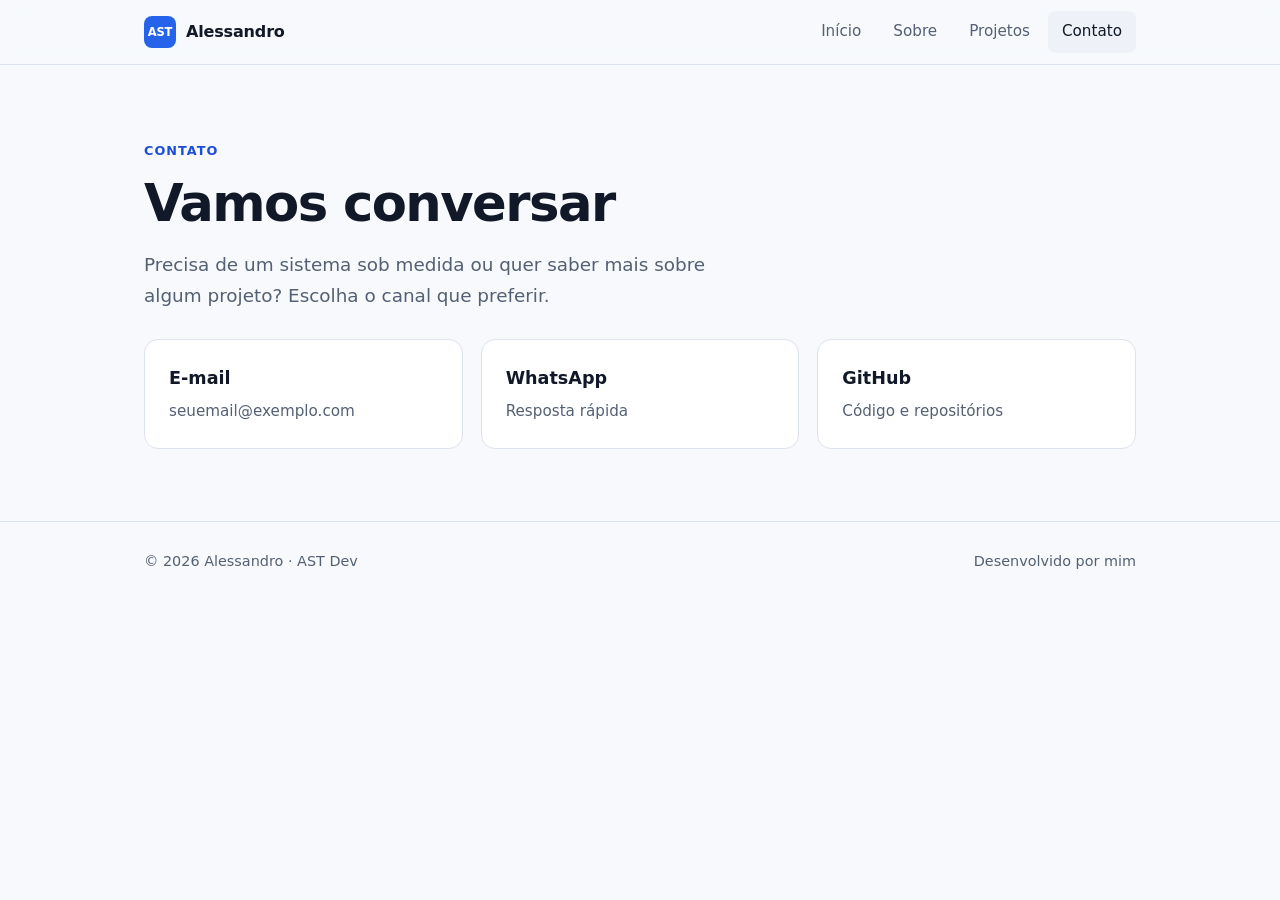
==== contato.html @ 0fb6f8ef "Add files via upload" ====
<!DOCTYPE html><html lang="pt-BR"><head><meta charset="utf-8"><meta name="viewport" content="width=device-width,initial-scale=1"><title>Contato · Alessandro</title><meta name="description" content="Entre em contato com o Alessandro."><link rel="stylesheet" href="style.css"></head><body>
<header><div class="wrap"><nav><a class="logo" href="index.html"><i>AST</i>Alessandro</a><ul>
<li><a href="index.html" class="A1">Início</a></li><li><a href="sobre.html" class="A2">Sobre</a></li><li><a href="projetos.html" class="A3">Projetos</a></li><li><a href="contato.html" class="on">Contato</a></li></ul></nav></div></header>
<section><div class="wrap"><span class="eyebrow">Contato</span><h1>Vamos conversar</h1><p class="lead">Precisa de um sistema sob medida ou quer saber mais sobre algum projeto? Escolha o canal que preferir.</p><div class="grid"><a class="card" href="mailto:seuemail@exemplo.com"><h3>E-mail</h3><p>seuemail@exemplo.com</p></a><a class="card" href="https://wa.me/55000000000" target="_blank" rel="noopener"><h3>WhatsApp</h3><p>Resposta rápida</p></a><a class="card" href="https://github.com/seuusuario" target="_blank" rel="noopener"><h3>GitHub</h3><p>Código e repositórios</p></a></div></div></section>
<footer><div class="wrap"><span>© 2026 Alessandro · AST Dev</span><span>Desenvolvido por mim</span></div></footer>
</body></html>
---- style.css ----
:root{--bg:#0b0f17;--bg2:#10151f;--card:#131a26;--bd:#232c3b;--tx:#eef2f7;--mut:#9aa6b8;--ac:#4f8cff;--ac2:#7aa7ff;--r:14px}
@media(prefers-color-scheme:light){:root{--bg:#f7f9fc;--bg2:#eef2f8;--card:#fff;--bd:#dde3ec;--tx:#111827;--mut:#546073;--ac:#2563eb;--ac2:#1d4ed8}}
*{box-sizing:border-box;margin:0}
html{scroll-behavior:smooth}
body{font-family:system-ui,-apple-system,"Segoe UI",Roboto,sans-serif;background:var(--bg);color:var(--tx);line-height:1.65;-webkit-font-smoothing:antialiased}
a{color:var(--ac);text-decoration:none}
.wrap{max-width:1040px;margin:auto;padding:0 24px}
header{position:sticky;top:0;z-index:10;background:color-mix(in srgb,var(--bg) 85%,transparent);backdrop-filter:blur(10px);border-bottom:1px solid var(--bd)}
nav{display:flex;justify-content:space-between;align-items:center;height:64px;gap:12px}
.logo{display:flex;align-items:center;gap:10px;font-weight:700;color:var(--tx);letter-spacing:-.01em}
.logo i{font-style:normal;display:grid;place-items:center;width:32px;height:32px;border-radius:8px;background:var(--ac);color:#fff;font-size:.72rem;font-weight:800}
nav ul{list-style:none;display:flex;gap:4px;padding:0}
nav ul a{display:block;padding:8px 14px;border-radius:8px;color:var(--mut);font-size:.95rem;font-weight:500}
nav ul a:hover{color:var(--tx);background:var(--bg2)}
nav ul a.on{color:var(--tx);background:var(--bg2)}
section{padding:72px 0}
.alt{background:var(--bg2);border-block:1px solid var(--bd)}
.eyebrow{display:inline-block;font-size:.8rem;font-weight:600;letter-spacing:.08em;text-transform:uppercase;color:var(--ac2);margin-bottom:14px}
h1{font-size:clamp(2rem,5vw,3.2rem);line-height:1.12;letter-spacing:-.03em;margin-bottom:18px}
h2{font-size:1.6rem;letter-spacing:-.02em;margin-bottom:8px}
h3{font-size:1.1rem;margin-bottom:6px}
.lead{font-size:1.15rem;color:var(--mut);max-width:620px;margin-bottom:28px}
p{color:var(--mut);margin-bottom:12px}
.sub{color:var(--mut);margin-bottom:28px}
.hero{padding:96px 0 72px;background:radial-gradient(ellipse at 20% 0,color-mix(in srgb,var(--ac) 18%,transparent),transparent 60%)}
.btn{display:inline-flex;align-items:center;gap:8px;padding:12px 22px;border-radius:10px;background:var(--ac);color:#fff;font-weight:600;border:1px solid var(--ac);margin:0 10px 10px 0;transition:.15s}
.btn:hover{filter:brightness(1.1);transform:translateY(-1px)}
.btn.o{background:transparent;color:var(--tx);border-color:var(--bd)}
.btn.o:hover{border-color:var(--ac)}
.btn.off{opacity:.5;pointer-events:none;background:transparent;color:var(--mut);border-color:var(--bd)}
.stats{display:flex;gap:40px;flex-wrap:wrap;margin-top:44px;padding-top:28px;border-top:1px solid var(--bd)}
.stats b{display:block;font-size:1.5rem;letter-spacing:-.02em}
.stats span{color:var(--mut);font-size:.9rem}
.grid{display:grid;grid-template-columns:repeat(auto-fill,minmax(290px,1fr));gap:18px}
.card{background:var(--card);border:1px solid var(--bd);border-radius:var(--r);padding:24px;display:block;color:var(--tx);transition:.18s}
a.card:hover{border-color:var(--ac);transform:translateY(-3px);box-shadow:0 12px 30px -14px color-mix(in srgb,var(--ac) 50%,transparent)}
.card p{margin:0;font-size:.95rem}
.num{font-size:.8rem;font-weight:700;color:var(--ac2);letter-spacing:.06em;margin-bottom:10px;display:block}
.more{display:inline-block;margin-top:14px;font-size:.9rem;font-weight:600;color:var(--ac)}
.tag{display:inline-block;font-size:.82rem;padding:4px 12px;border-radius:99px;background:var(--bg2);border:1px solid var(--bd);color:var(--mut);margin:0 8px 8px 0}
.skills{display:grid;grid-template-columns:repeat(auto-fit,minmax(200px,1fr));gap:16px}
.skills .card{text-align:center;padding:30px 20px}
.skills h3{font-size:1.3rem;margin:0}
.two{display:grid;grid-template-columns:1.5fr 1fr;gap:40px;align-items:start}
.facts dt{font-size:.78rem;text-transform:uppercase;letter-spacing:.07em;color:var(--ac2);font-weight:600;margin-top:16px}
.facts dt:first-child{margin-top:0}
.facts dd{margin:2px 0 0;color:var(--tx)}
.crumb{font-size:.9rem;color:var(--mut);margin-bottom:20px}
.crumb a{color:var(--mut)}.crumb a:hover{color:var(--tx)}
.side{position:sticky;top:88px}
.side .btn{display:flex;justify-content:center;width:100%;margin:0 0 10px}
ul.ok{list-style:none;padding:0;margin:0 0 8px}
ul.ok li{padding:8px 0 8px 28px;position:relative;color:var(--tx);border-bottom:1px solid var(--bd)}
ul.ok li::before{content:"✓";position:absolute;left:0;color:var(--ac2);font-weight:700}
.video{aspect-ratio:16/9;background:var(--card);border:1px solid var(--bd);border-radius:var(--r);display:grid;place-items:center;color:var(--mut);overflow:hidden}
.video iframe{width:100%;height:100%;border:0}
.cta{text-align:center}.cta .lead{margin-inline:auto}
footer{border-top:1px solid var(--bd);padding:28px 0;color:var(--mut);font-size:.9rem}
footer .wrap{display:flex;justify-content:space-between;flex-wrap:wrap;gap:10px}
@media(max-width:760px){.two{grid-template-columns:1fr}.side{position:static}section{padding:52px 0}.hero{padding:64px 0 48px}nav ul a{padding:8px 10px;font-size:.9rem}}
.badge{display:inline-block;font-size:.76rem;font-weight:600;padding:3px 11px;border-radius:99px;border:1px solid;margin-bottom:12px}
.badge.ok{color:#22c55e;border-color:#22c55e55;background:#22c55e14}
.badge.go{color:#f59e0b;border-color:#f59e0b55;background:#f59e0b14}
.badge.wait{color:var(--mut);border-color:var(--bd);background:var(--bg2)}
.bar{height:8px;border-radius:99px;background:var(--bg2);border:1px solid var(--bd);overflow:hidden;margin-top:14px}
.bar span{display:block;height:100%;background:var(--ac);border-radius:99px}
.pc{display:block;color:var(--mut);font-size:.82rem;margin-top:6px}
.steps{display:grid;gap:12px}
.step{background:var(--card);border:1px solid var(--bd);border-radius:12px;padding:14px 18px}
.step .sh{display:flex;justify-content:space-between;align-items:center;gap:10px;flex-wrap:wrap}
.step .badge{margin:0}.step .bar{margin-top:10px}
.side .bar{margin-top:10px}
.ph{display:flex;justify-content:space-between;align-items:baseline;color:var(--mut)}.ph b{color:var(--ac2);font-size:1.4rem}
details{margin-top:18px;border-top:1px solid var(--bd);padding-top:12px}
summary{cursor:pointer;color:var(--ac);font-weight:600;font-size:.92rem}
.tl{list-style:none;padding:0;margin:8px 0 0}
.tl li{display:flex;justify-content:space-between;align-items:center;gap:12px;padding:9px 0;border-bottom:1px solid var(--bd);font-size:.93rem;color:var(--tx)}
.tl li:last-child{border:0}.tl .badge{margin:0;white-space:nowrap;font-style:normal}
.badge.next{color:var(--ac2);border-color:var(--bd);background:transparent}
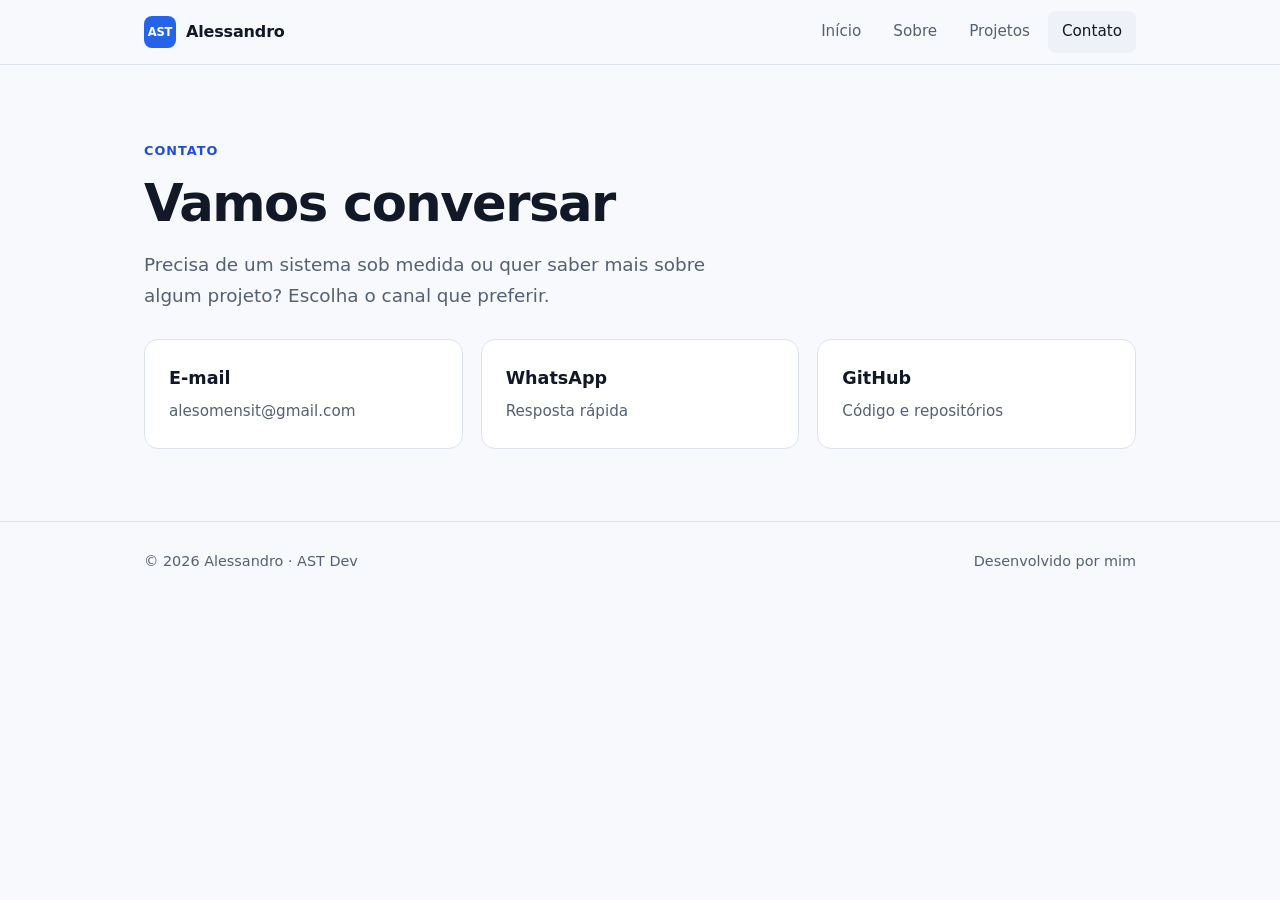
==== commit 4a174295: "Update contato.html" ====
--- a/contato.html
+++ b/contato.html
@@ -1,6 +1,6 @@
 <!DOCTYPE html><html lang="pt-BR"><head><meta charset="utf-8"><meta name="viewport" content="width=device-width,initial-scale=1"><title>Contato · Alessandro</title><meta name="description" content="Entre em contato com o Alessandro."><link rel="stylesheet" href="style.css"></head><body>
 <header><div class="wrap"><nav><a class="logo" href="index.html"><i>AST</i>Alessandro</a><ul>
 <li><a href="index.html" class="A1">Início</a></li><li><a href="sobre.html" class="A2">Sobre</a></li><li><a href="projetos.html" class="A3">Projetos</a></li><li><a href="contato.html" class="on">Contato</a></li></ul></nav></div></header>
-<section><div class="wrap"><span class="eyebrow">Contato</span><h1>Vamos conversar</h1><p class="lead">Precisa de um sistema sob medida ou quer saber mais sobre algum projeto? Escolha o canal que preferir.</p><div class="grid"><a class="card" href="mailto:seuemail@exemplo.com"><h3>E-mail</h3><p>seuemail@exemplo.com</p></a><a class="card" href="https://wa.me/55000000000" target="_blank" rel="noopener"><h3>WhatsApp</h3><p>Resposta rápida</p></a><a class="card" href="https://github.com/seuusuario" target="_blank" rel="noopener"><h3>GitHub</h3><p>Código e repositórios</p></a></div></div></section>
+<section><div class="wrap"><span class="eyebrow">Contato</span><h1>Vamos conversar</h1><p class="lead">Precisa de um sistema sob medida ou quer saber mais sobre algum projeto? Escolha o canal que preferir.</p><div class="grid"><a class="card" href="mailto:alesomensit@gmail.com"><h3>E-mail</h3><p>alesomensit@gmail.com</p></a><a class="card" href="https://wa.me/5554999204663" target="_blank" rel="noopener"><h3>WhatsApp</h3><p>Resposta rápida</p></a><a class="card" href="https://github.com/AleeST1" target="_blank" rel="noopener"><h3>GitHub</h3><p>Código e repositórios</p></a></div></div></section>
 <footer><div class="wrap"><span>© 2026 Alessandro · AST Dev</span><span>Desenvolvido por mim</span></div></footer>
 </body></html>
